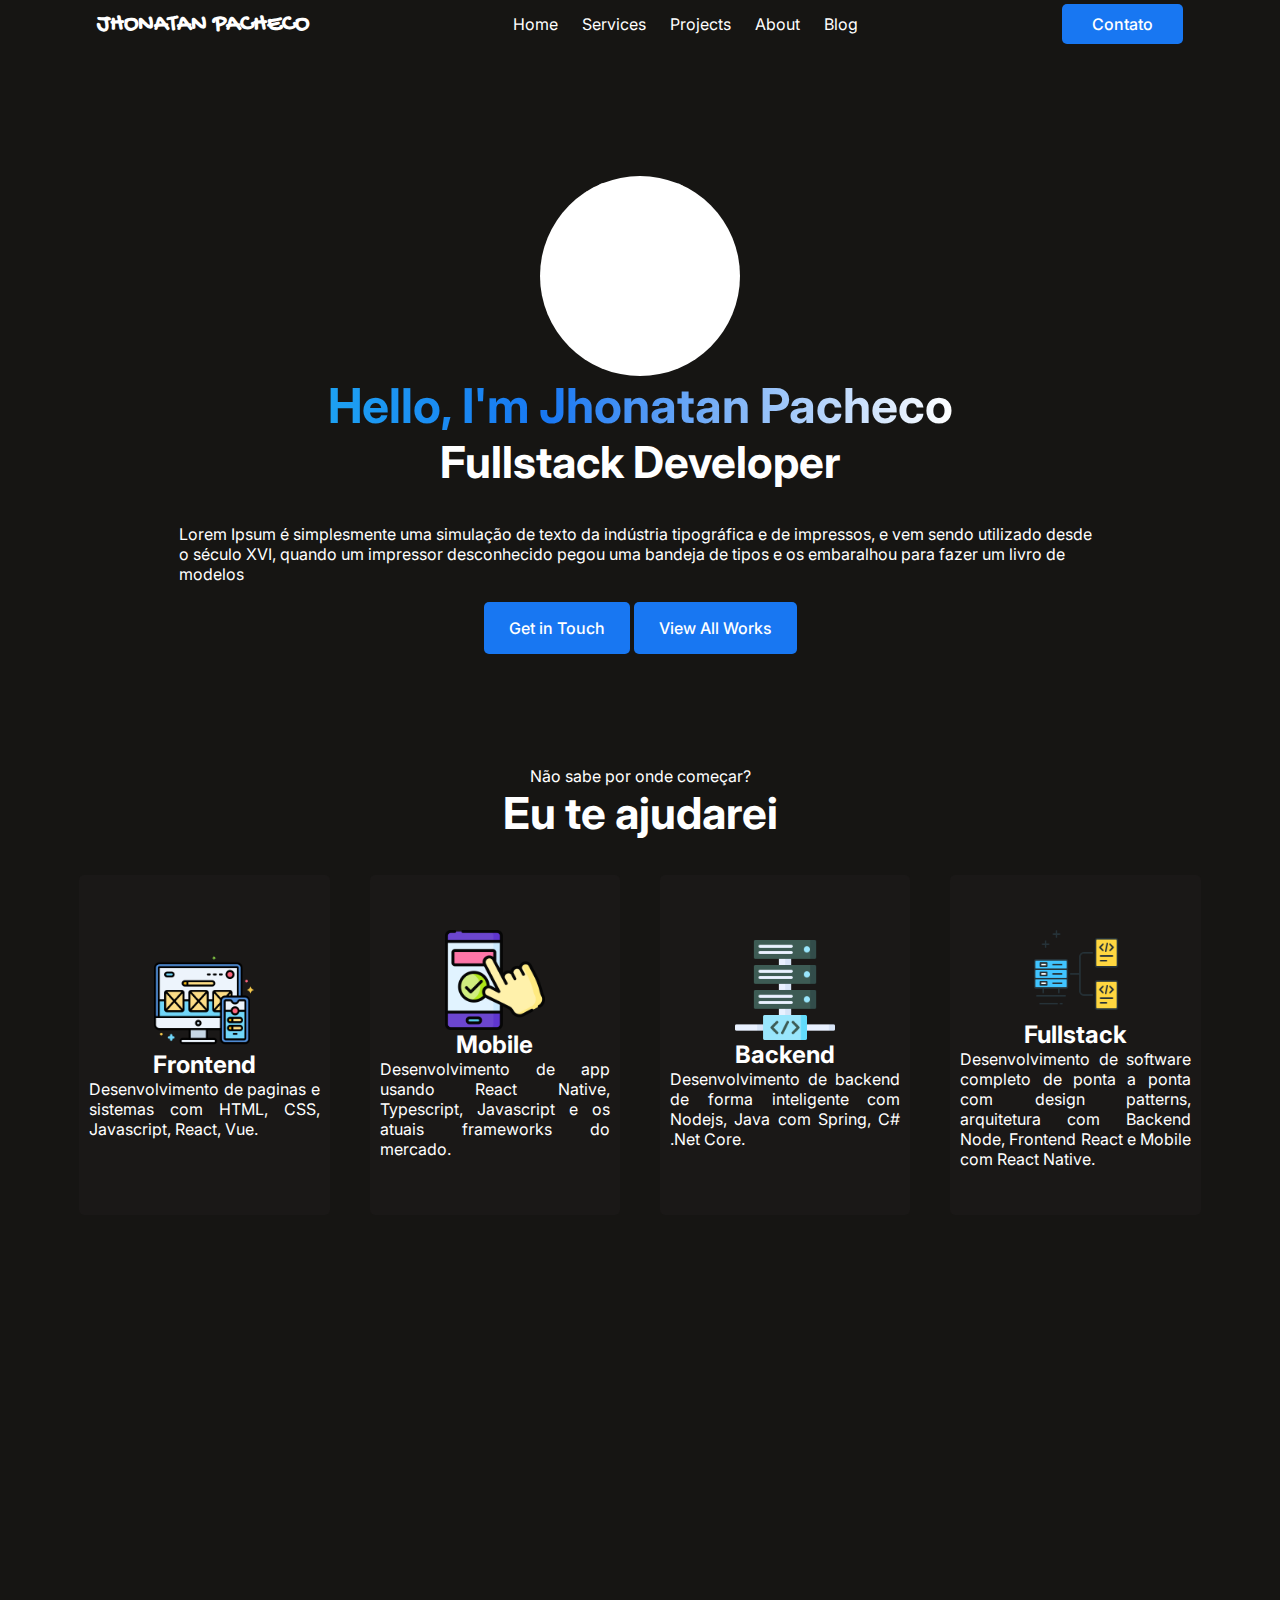
==== index.html @ 41a7c146 "Add files via upload" ====
<!DOCTYPE html>
<html lang="en">
  <head>
    <meta charset="UTF-8" />
    <meta name="viewport" content="width=device-width, initial-scale=1.0" />
    <title>Developer - Jhonatan Pacheco</title>
    <link rel="stylesheet" href="css/style.css" />
  </head>
  <body>
    <header>
      <h2>JHONATAN PACHECO</h2>
      <nav class="navbar">
        <a href="">Home</a>
        <a href="#main_section-services">Services</a>
        <a href="">Projects</a>
        <a href="">About</a>
        <a href="">Blog</a>
      </nav>
      <a class="btn-link" href="">Contato</a>
    </header>
    <main>
      <section class="main_section-one">
        <img src="" alt="aqui tem imagem" />
        <h1>Hello, I'm Jhonatan Pacheco</h1>
        <h2>Fullstack Developer</h2>
        <p>
          Lorem Ipsum é simplesmente uma simulação de texto da indústria
          tipográfica e de impressos, e vem sendo utilizado desde o século XVI,
          quando um impressor desconhecido pegou uma bandeja de tipos e os
          embaralhou para fazer um livro de modelos
        </p>
        <article class="section_one-article">
          <a href="">Get in Touch</a>
          <a href="">View All Works</a>
        </article>
      </section>

      <section class="main_section-services" id="main_section-services">
        <div class="box_text">
          <p>Não sabe por onde começar?</p>
          <h2>Eu te ajudarei</h2>
        </div>

        <div class="flex_box">
          <div class="box">
            <img src="imgs/frontend.png" alt="" />
            <h2>Frontend</h2>
            <p>
              Desenvolvimento de paginas e sistemas com HTML, CSS, Javascript,
              React, Vue.
            </p>
          </div>
          <div class="box">
            <img src="imgs/mobile.png" alt="" />
            <h2>Mobile</h2>
            <p>
              Desenvolvimento de app usando React Native, Typescript, Javascript
              e os atuais frameworks do mercado.
            </p>
          </div>
          <div class="box">
            <img src="imgs/backend.png" alt="" />
            <h2>Backend</h2>
            <p>
              Desenvolvimento de backend de forma inteligente com Nodejs, Java
              com Spring, C# .Net Core.
            </p>
          </div>
          <div class="box">
            <img src="imgs/fullstack.png" alt="" />
            <h2>Fullstack</h2>
            <p>
              Desenvolvimento de software completo de ponta a ponta com design
              patterns, arquitetura com Backend Node, Frontend React e Mobile
              com React Native.
            </p>
          </div>
        </div>
      </section>
      <section></section>
      <section></section>
      <section></section>
    </main>
    <footer></footer>
  </body>
</html>
---- css/style.css ----
@import url("https://fonts.googleapis.com/css2?family=Inter:wght@100..900&display=swap");
@import url("https://fonts.googleapis.com/css2?family=Gochi+Hand&family=Protest+Riot&family=Rubik+Glitch&display=swap");

:root {
  /* Cores de  background e fonts */
  --boeing-blue: #0039a6;
  --dell-blue: #0076ce;
  --facebook-blue: #1877f2;
  --ford-blue: #2c3968;
  --general-blue: #073980;
  --intel-blue: #0071c5;
  --twitter-blue: #1da1f2;
}

* {
  margin: 0;
  padding: 0;
}

body {
  background-color: #161513;
  font-family: "Inter", sans-serif;
  color: #fff;
}

header {
  width: 100%;
  height: 3rem;
  display: flex;
  align-items: center;
  justify-content: space-around;
}

header h2 {
  color: #fff;
  font-family: "Gochi Hand", cursive;
}

.navbar a {
  text-decoration: none;
  color: #fff;
  margin: 0 10px;
}

.btn-link {
  text-decoration: none;
  color: #fff;
  background-color: var(--facebook-blue);
  padding: 10px 30px;
  border-radius: 5px;
  font-weight: 500;
}

main {
  width: 100%;
  height: auto;
}

.main_section-one {
  width: 90%;
  height: auto;
  margin: 10% 5%;
  display: flex;
  flex-direction: column;
  align-items: center;
  justify-content: center;
}

.main_section-one h1 {
  font-size: 48px;
  text-align: center;
  background: rgb(2, 0, 36);
  background: rgb(29, 161, 242);
  background: linear-gradient(
    90deg,
    rgba(29, 161, 242, 1) 0%,
    rgba(24, 119, 242, 1) 35%,
    rgba(255, 255, 255, 1) 100%
  );
  background-clip: text;
  -webkit-text-fill-color: transparent;
}

.main_section-one h2 {
  font-size: 44px;
  text-align: center;
}

.main_section-one img {
  background-color: #fff;
  width: 200px;
  height: 200px;
  border-radius: 50%;
}

.main_section-one p {
  margin: 3% 10%;
}

.section_one-article a {
  text-decoration: none;
  color: #fff;
  background-color: var(--facebook-blue);
  padding: 5% 25px;
  border-radius: 5px;
  font-weight: 500;
}

/* main section services */

.main_section-services {
  width: 90%;
  height: 100vh;
  margin: 0% 5%;
}
.box_text {
  text-align: center;
  margin: 3% 0%;
}
.box_text h2 {
  font-size: 44px;
}

.flex_box {
  display: flex;
  align-items: center;
  justify-content: center;
  gap: 40px;
}

.box {
  width: 20%;
  height: 20rem;
  padding: 10px;
  border-radius: 5px;
  background-color: #1a1817;
  transition: 0.6s;
  cursor: pointer;
  display: flex;
  align-items: center;
  justify-content: center;
  flex-direction: column;
  text-align: justify;
}

.box img {
  width: 100px;
  height: auto;
}

.box:hover {
  background-color: var(--facebook-blue);
}
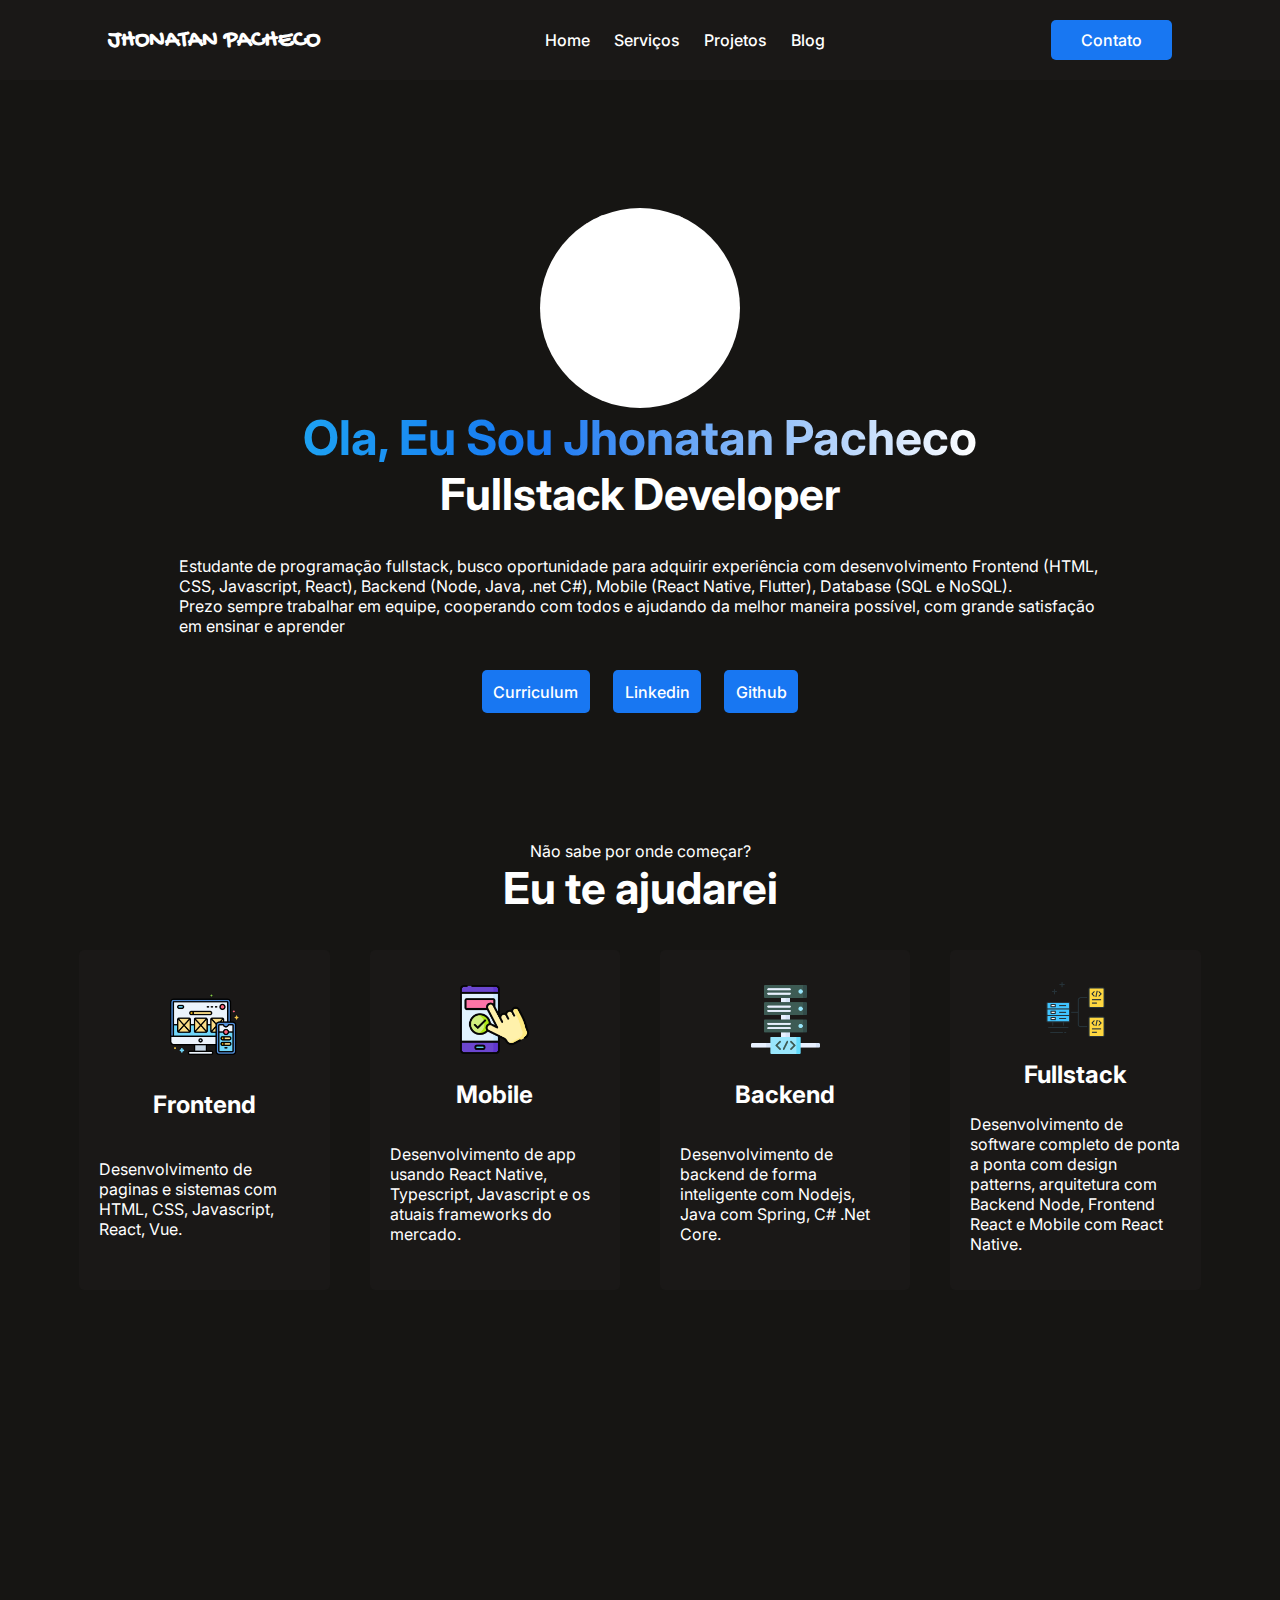
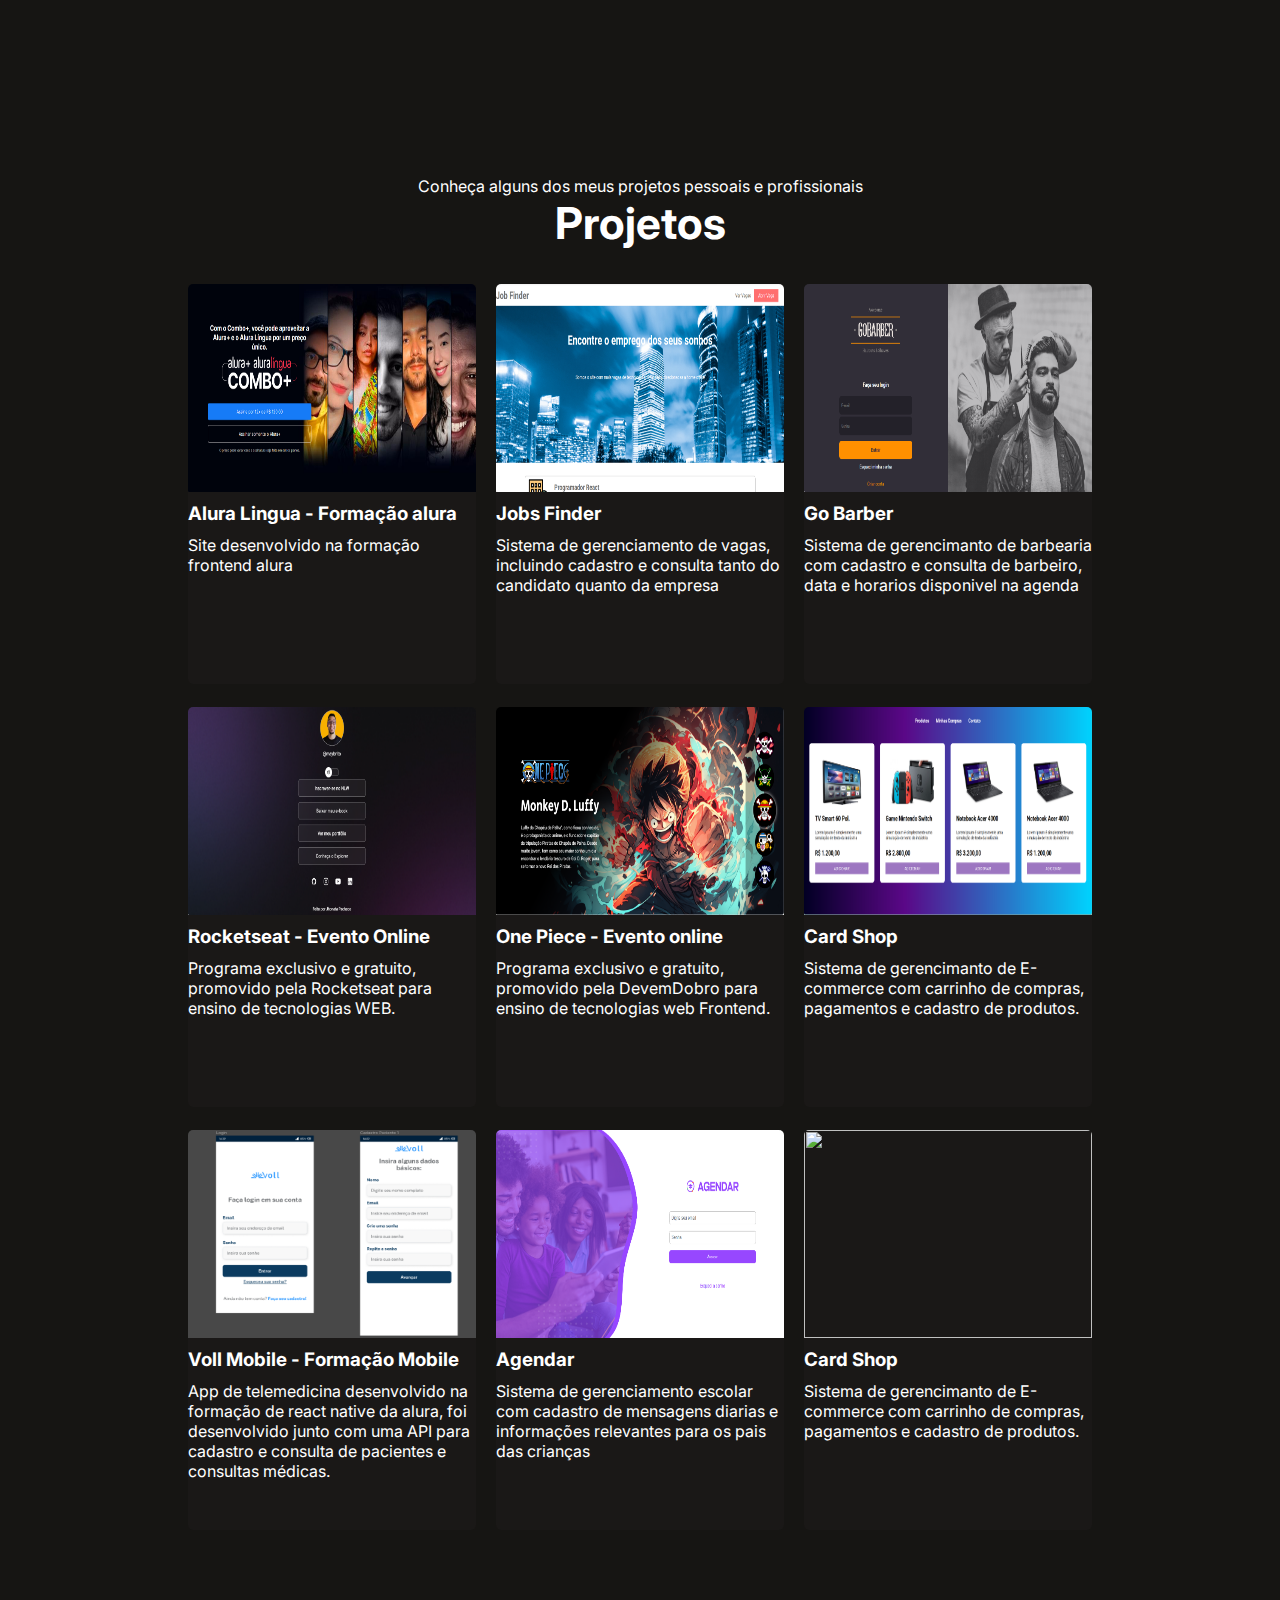
==== commit a3dd2fa2: "Add files via upload" ====
--- a/index.html
+++ b/index.html
@@ -3,7 +3,7 @@
   <head>
     <meta charset="UTF-8" />
     <meta name="viewport" content="width=device-width, initial-scale=1.0" />
-    <title>Developer - Jhonatan Pacheco</title>
+    <title>Jhonatan Pacheco - Desenvolvedor</title>
     <link rel="stylesheet" href="css/style.css" />
   </head>
   <body>
@@ -11,9 +11,8 @@
       <h2>JHONATAN PACHECO</h2>
       <nav class="navbar">
         <a href="">Home</a>
-        <a href="#main_section-services">Services</a>
-        <a href="">Projects</a>
-        <a href="">About</a>
+        <a href="#main_section-services">Serviços</a>
+        <a href="#main_section-projetos">Projetos</a>
         <a href="">Blog</a>
       </nav>
       <a class="btn-link" href="">Contato</a>
@@ -21,17 +20,24 @@
     <main>
       <section class="main_section-one">
         <img src="" alt="aqui tem imagem" />
-        <h1>Hello, I'm Jhonatan Pacheco</h1>
+        <h1>Ola, Eu Sou Jhonatan Pacheco</h1>
         <h2>Fullstack Developer</h2>
         <p>
-          Lorem Ipsum é simplesmente uma simulação de texto da indústria
-          tipográfica e de impressos, e vem sendo utilizado desde o século XVI,
-          quando um impressor desconhecido pegou uma bandeja de tipos e os
-          embaralhou para fazer um livro de modelos
+          Estudante de programação fullstack, busco oportunidade para adquirir
+          experiência com desenvolvimento Frontend (HTML, CSS, Javascript,
+          React), Backend (Node, Java, .net C#), Mobile (React Native, Flutter),
+          Database (SQL e NoSQL). <br />
+          Prezo sempre trabalhar em equipe, cooperando com todos e ajudando da
+          melhor maneira possível, com grande satisfação em ensinar e aprender
         </p>
+
         <article class="section_one-article">
-          <a href="">Get in Touch</a>
-          <a href="">View All Works</a>
+          <a href="pdf/curriculo.pdf">Curriculum</a>
+          <a
+            href="https://www.linkedin.com/in/jhonatan-pacheco-da-silva-0a5522b3/"
+            >Linkedin</a
+          >
+          <a href="https://github.com/dokatec">Github</a>
         </article>
       </section>
 
@@ -40,7 +46,6 @@
           <p>Não sabe por onde começar?</p>
           <h2>Eu te ajudarei</h2>
         </div>
-
         <div class="flex_box">
           <div class="box">
             <img src="imgs/frontend.png" alt="" />
@@ -77,10 +82,92 @@
           </div>
         </div>
       </section>
-      <section></section>
-      <section></section>
-      <section></section>
+
+      <section class="main_section-projetos" id="main_section-projetos">
+        <div class="box_projetos-desc">
+          <p>Conheça alguns dos meus projetos pessoais e profissionais</p>
+          <h2>Projetos</h2>
+        </div>
+
+        <div class="box_projetos">
+          <div class="projeto-01">
+            <img src="imgs/projeto01.png" alt="" />
+            <h3>Alura Lingua - Formação alura</h3>
+            <p>Site desenvolvido na formação frontend alura</p>
+          </div>
+          <div class="projeto-01">
+            <img src="imgs/projeto02.png" alt="" />
+            <h3>Jobs Finder</h3>
+            <p>
+              Sistema de gerenciamento de vagas, incluindo cadastro e consulta
+              tanto do candidato quanto da empresa
+            </p>
+          </div>
+          <div class="projeto-01">
+            <img src="imgs/projeto03.png" alt="" />
+            <h3>Go Barber</h3>
+            <p>
+              Sistema de gerencimanto de barbearia com cadastro e consulta de
+              barbeiro, data e horarios disponivel na agenda
+            </p>
+          </div>
+        </div>
+
+        <div class="box_projetos">
+          <div class="projeto-01">
+            <img src="imgs/projeto04.png" alt="" />
+            <h3>Rocketseat - Evento Online</h3>
+            <p>
+              Programa exclusivo e gratuito, promovido pela Rocketseat para
+              ensino de tecnologias WEB.
+            </p>
+          </div>
+          <div class="projeto-01">
+            <img src="imgs/projeto05.png" alt="" />
+            <h3>One Piece - Evento online</h3>
+            <p>
+              Programa exclusivo e gratuito, promovido pela DevemDobro para
+              ensino de tecnologias web Frontend.
+            </p>
+          </div>
+          <div class="projeto-01">
+            <img src="imgs/projeto06.png" alt="" />
+            <h3>Card Shop</h3>
+            <p>
+              Sistema de gerencimanto de E-commerce com carrinho de compras,
+              pagamentos e cadastro de produtos.
+            </p>
+          </div>
+        </div>
+        <div class="box_projetos">
+          <div class="projeto-01">
+            <img src="imgs/projeto07.png" alt="" />
+            <h3>Voll Mobile - Formação Mobile</h3>
+            <p>
+              App de telemedicina desenvolvido na formação de react native da
+              alura, foi desenvolvido junto com uma API para cadastro e consulta
+              de pacientes e consultas médicas.
+            </p>
+          </div>
+          <div class="projeto-01">
+            <img src="imgs/projeto08.png" alt="" />
+            <h3>Agendar</h3>
+            <p>
+              Sistema de gerenciamento escolar com cadastro de mensagens diarias
+              e informações relevantes para os pais das crianças
+            </p>
+          </div>
+          <div class="projeto-01">
+            <img src="imgs/projeto09.png" alt="" />
+            <h3>Card Shop</h3>
+            <p>
+              Sistema de gerencimanto de E-commerce com carrinho de compras,
+              pagamentos e cadastro de produtos.
+            </p>
+          </div>
+        </div>
+      </section>
     </main>
-    <footer></footer>
+    <footer class="footer"></footer>
   </body>
 </html>
--- a/css/style.css
+++ b/css/style.css
@@ -25,10 +25,11 @@
 
 header {
   width: 100%;
-  height: 3rem;
+  height: 5rem;
   display: flex;
   align-items: center;
   justify-content: space-around;
+  background-color: #1a1817;
 }
 
 header h2 {
@@ -40,6 +41,12 @@
   text-decoration: none;
   color: #fff;
   margin: 0 10px;
+  transition: 0.8s;
+  font-weight: 500;
+}
+
+.navbar a:hover {
+  color: var(--twitter-blue);
 }
 
 .btn-link {
@@ -49,6 +56,12 @@
   padding: 10px 30px;
   border-radius: 5px;
   font-weight: 500;
+  transition: 0.8s;
+}
+
+.btn-link:hover {
+  color: var(--twitter-blue);
+  background-color: #fff;
 }
 
 main {
@@ -97,13 +110,28 @@
   margin: 3% 10%;
 }
 
+.section_one-article {
+  width: 100%;
+  height: auto;
+  display: flex;
+  align-items: center;
+  justify-content: center;
+  gap: 2%;
+}
+
 .section_one-article a {
   text-decoration: none;
   color: #fff;
   background-color: var(--facebook-blue);
-  padding: 5% 25px;
+  padding: 1%;
   border-radius: 5px;
   font-weight: 500;
+  transition: 0.8s;
+}
+
+.section_one-article a:hover {
+  color: var(--twitter-blue);
+  background-color: #fff;
 }
 
 /* main section services */
@@ -138,16 +166,68 @@
   cursor: pointer;
   display: flex;
   align-items: center;
-  justify-content: center;
+  justify-content: space-evenly;
   flex-direction: column;
-  text-align: justify;
 }
 
 .box img {
-  width: 100px;
-  height: auto;
+  width: 30%;
+  height: auto;
+}
+
+.box p {
+  padding: 10px;
 }
 
 .box:hover {
   background-color: var(--facebook-blue);
 }
+
+/* main section projetos */
+
+.main_section-projetos {
+  width: 90%;
+  height: auto;
+  margin: 0% 5%;
+}
+.box_projetos-desc {
+  text-align: center;
+  margin: 3% 0%;
+}
+
+.box_projetos-desc h2 {
+  font-size: 44px;
+}
+
+.box_projetos {
+  width: 100%;
+  height: auto;
+  display: flex;
+  align-items: center;
+  justify-content: center;
+  gap: 20px;
+  margin: 2% 0;
+}
+
+.projeto-01 {
+  width: 25%;
+  height: 25rem;
+  border-radius: 5px;
+  background-color: #1a1817;
+  transition: 0.6s;
+  cursor: pointer;
+  display: flex;
+  flex-direction: column;
+  gap: 10px;
+}
+
+.projeto-01 img {
+  width: 100%;
+  height: 13rem;
+  border-radius: 5px 5px 0 0;
+}
+
+.footer {
+  width: 100%;
+  height: 20rem;
+}
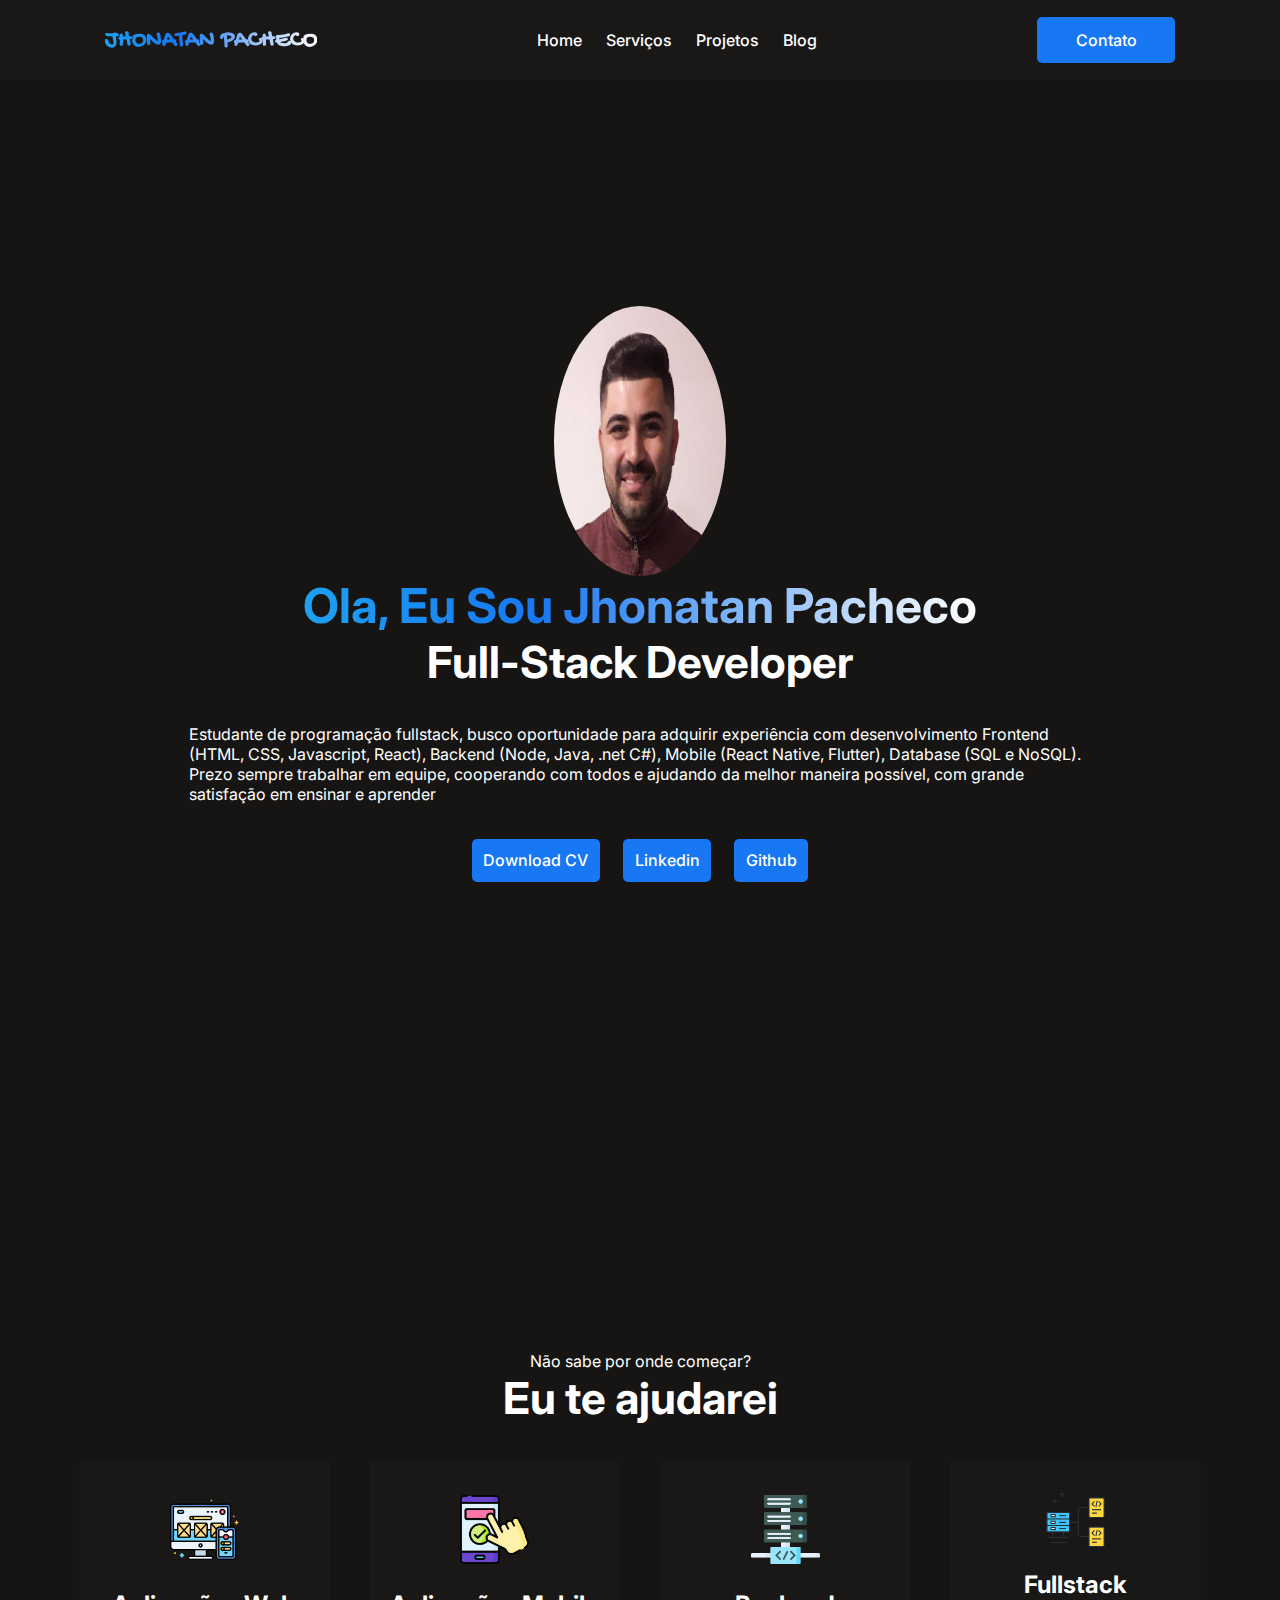
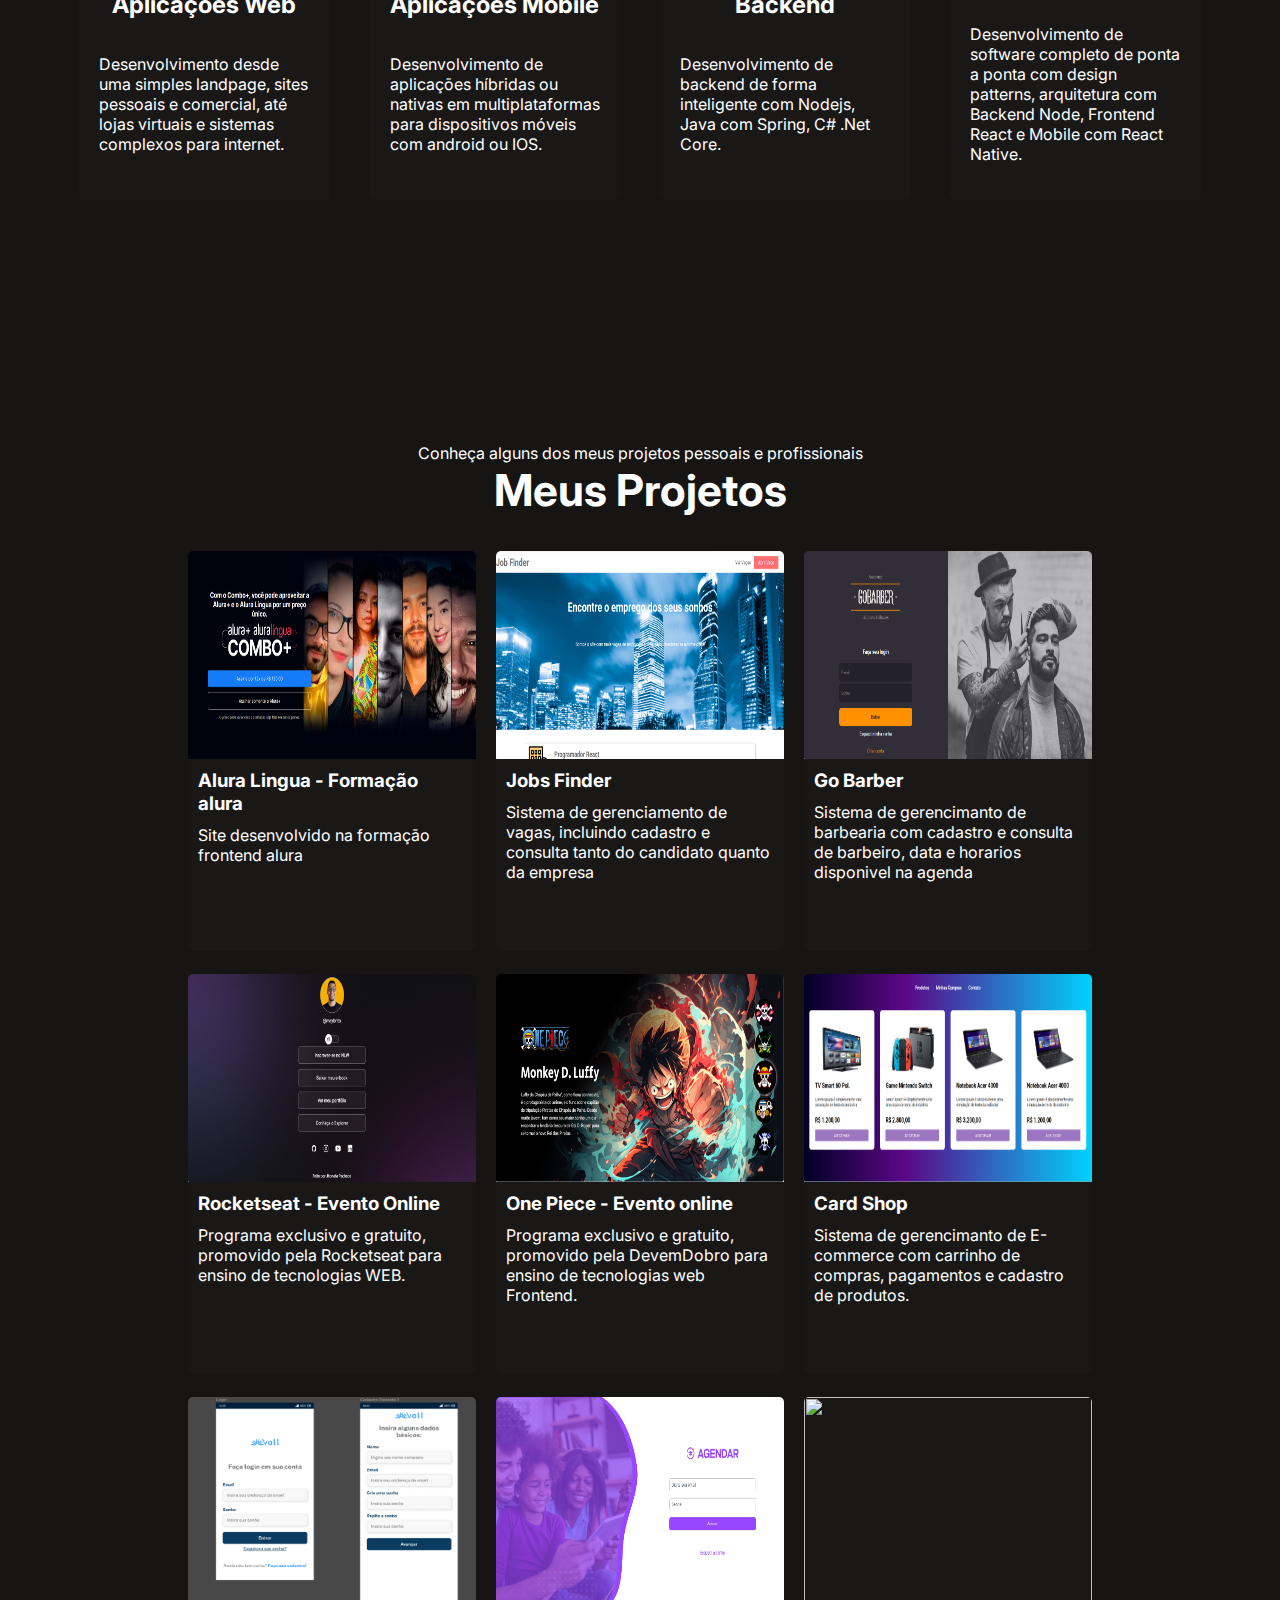
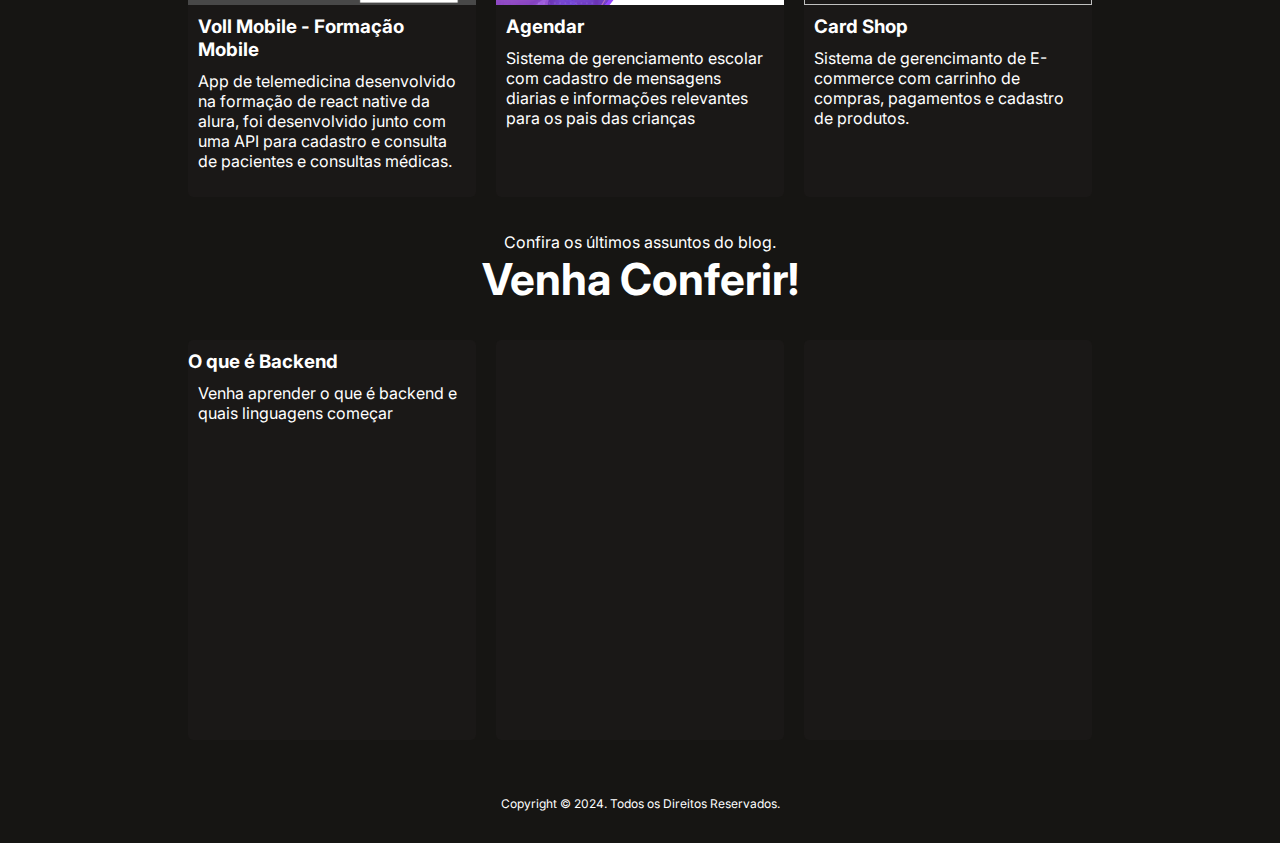
==== commit 39ff93e3: "Atualizando as paginas" ====
--- a/index.html
+++ b/index.html
@@ -8,20 +8,21 @@
   </head>
   <body>
     <header>
-      <h2>JHONATAN PACHECO</h2>
+      <h2 class="logo_tipo">JHONATAN PACHECO</h2>
       <nav class="navbar">
-        <a href="">Home</a>
+        <a href="#main_section-one">Home</a>
         <a href="#main_section-services">Serviços</a>
         <a href="#main_section-projetos">Projetos</a>
-        <a href="">Blog</a>
+        <a href="blog.html">Blog</a>
       </nav>
       <a class="btn-link" href="">Contato</a>
     </header>
+
     <main>
-      <section class="main_section-one">
-        <img src="" alt="aqui tem imagem" />
+      <section class="main_section-one" id="main_section-one">
+        <img src="imgs/perfil.png" alt="aqui tem imagem" />
         <h1>Ola, Eu Sou Jhonatan Pacheco</h1>
-        <h2>Fullstack Developer</h2>
+        <h2>Full-Stack Developer</h2>
         <p>
           Estudante de programação fullstack, busco oportunidade para adquirir
           experiência com desenvolvimento Frontend (HTML, CSS, Javascript,
@@ -32,7 +33,7 @@
         </p>
 
         <article class="section_one-article">
-          <a href="pdf/curriculo.pdf">Curriculum</a>
+          <a href="pdf/curriculo.pdf">Download CV</a>
           <a
             href="https://www.linkedin.com/in/jhonatan-pacheco-da-silva-0a5522b3/"
             >Linkedin</a
@@ -49,18 +50,18 @@
         <div class="flex_box">
           <div class="box">
             <img src="imgs/frontend.png" alt="" />
-            <h2>Frontend</h2>
+            <h2>Aplicações Web</h2>
             <p>
-              Desenvolvimento de paginas e sistemas com HTML, CSS, Javascript,
-              React, Vue.
+              Desenvolvimento desde uma simples landpage, sites pessoais e
+              comercial, até lojas virtuais e sistemas complexos para internet.
             </p>
           </div>
           <div class="box">
             <img src="imgs/mobile.png" alt="" />
-            <h2>Mobile</h2>
+            <h2>Aplicações Mobile</h2>
             <p>
-              Desenvolvimento de app usando React Native, Typescript, Javascript
-              e os atuais frameworks do mercado.
+              Desenvolvimento de aplicações híbridas ou nativas em
+              multiplataformas para dispositivos móveis com android ou IOS.
             </p>
           </div>
           <div class="box">
@@ -86,7 +87,7 @@
       <section class="main_section-projetos" id="main_section-projetos">
         <div class="box_projetos-desc">
           <p>Conheça alguns dos meus projetos pessoais e profissionais</p>
-          <h2>Projetos</h2>
+          <h2>Meus Projetos</h2>
         </div>
 
         <div class="box_projetos">
@@ -167,7 +168,24 @@
           </div>
         </div>
       </section>
+      <section class="main_section-posts">
+        <div class="posts-text">
+          <p>Confira os últimos assuntos do blog.</p>
+          <h2>Venha Conferir!</h2>
+        </div>
+        <div class="box-posts">
+          <div class="post-01">
+            <img src="" alt="" />
+            <h3>O que é Backend</h3>
+            <p>Venha aprender o que é backend e quais linguagens começar</p>
+          </div>
+          <div class="post-01"></div>
+          <div class="post-01"></div>
+        </div>
+      </section>
     </main>
-    <footer class="footer"></footer>
+    <footer class="footer">
+      <p>Copyright © 2024. Todos os Direitos Reservados.</p>
+    </footer>
   </body>
 </html>
--- a/css/style.css
+++ b/css/style.css
@@ -21,6 +21,8 @@
   background-color: #161513;
   font-family: "Inter", sans-serif;
   color: #fff;
+  width: 100%;
+  height: auto;
 }
 
 header {
@@ -35,53 +37,6 @@
 header h2 {
   color: #fff;
   font-family: "Gochi Hand", cursive;
-}
-
-.navbar a {
-  text-decoration: none;
-  color: #fff;
-  margin: 0 10px;
-  transition: 0.8s;
-  font-weight: 500;
-}
-
-.navbar a:hover {
-  color: var(--twitter-blue);
-}
-
-.btn-link {
-  text-decoration: none;
-  color: #fff;
-  background-color: var(--facebook-blue);
-  padding: 10px 30px;
-  border-radius: 5px;
-  font-weight: 500;
-  transition: 0.8s;
-}
-
-.btn-link:hover {
-  color: var(--twitter-blue);
-  background-color: #fff;
-}
-
-main {
-  width: 100%;
-  height: auto;
-}
-
-.main_section-one {
-  width: 90%;
-  height: auto;
-  margin: 10% 5%;
-  display: flex;
-  flex-direction: column;
-  align-items: center;
-  justify-content: center;
-}
-
-.main_section-one h1 {
-  font-size: 48px;
-  text-align: center;
   background: rgb(2, 0, 36);
   background: rgb(29, 161, 242);
   background: linear-gradient(
@@ -94,6 +49,63 @@
   -webkit-text-fill-color: transparent;
 }
 
+.navbar a {
+  text-decoration: none;
+  color: #fff;
+  padding: 0 10px;
+  transition: 0.8s;
+  font-weight: 500;
+}
+
+.navbar a:hover {
+  color: var(--twitter-blue);
+}
+
+.btn-link {
+  text-decoration: none;
+  color: #fff;
+  background-color: var(--facebook-blue);
+  padding: 1% 3%;
+  border-radius: 5px;
+  font-weight: 500;
+  transition: 0.8s;
+}
+
+.btn-link:hover {
+  color: var(--twitter-blue);
+  background-color: #fff;
+}
+
+main {
+  width: 100%;
+  height: auto;
+}
+
+.main_section-one {
+  width: 90%;
+  height: 100vh;
+  margin: 5%;
+  display: flex;
+  flex-direction: column;
+  align-items: center;
+  justify-content: center;
+}
+
+.main_section-one h1 {
+  font-size: 48px;
+  text-align: center;
+  background: rgb(2, 0, 36);
+  background: rgb(29, 161, 242);
+  background: linear-gradient(
+    90deg,
+    rgba(29, 161, 242, 1) 0%,
+    rgba(24, 119, 242, 1) 35%,
+    rgba(255, 255, 255, 1) 100%
+  );
+  background-clip: text;
+  -webkit-text-fill-color: transparent;
+}
+
 .main_section-one h2 {
   font-size: 44px;
   text-align: center;
@@ -101,8 +113,8 @@
 
 .main_section-one img {
   background-color: #fff;
-  width: 200px;
-  height: 200px;
+  width: 15%;
+  height: 30%;
   border-radius: 50%;
 }
 
@@ -140,6 +152,10 @@
   width: 90%;
   height: 100vh;
   margin: 0% 5%;
+  display: flex;
+  align-items: center;
+  justify-content: center;
+  flex-direction: column;
 }
 .box_text {
   text-align: center;
@@ -221,13 +237,213 @@
   gap: 10px;
 }
 
+.projeto-01:hover {
+  opacity: 0.5;
+}
+
 .projeto-01 img {
   width: 100%;
   height: 13rem;
   border-radius: 5px 5px 0 0;
 }
 
+.projeto-01 h3,
+p {
+  padding: 0px 10px;
+}
+
+.main_section-posts {
+  width: 90%;
+  height: auto;
+  margin: 0% 5%;
+}
+
+.posts-text {
+  text-align: center;
+  margin: 3% 0%;
+}
+
+.posts-text h2 {
+  font-size: 44px;
+}
+
+.box-posts {
+  width: 100%;
+  height: auto;
+  display: flex;
+  align-items: center;
+  justify-content: center;
+  gap: 20px;
+  margin: 2% 0;
+}
+
+.post-01 {
+  width: 25%;
+  height: 25rem;
+  border-radius: 5px;
+  background-color: #1a1817;
+  transition: 0.6s;
+  cursor: pointer;
+  display: flex;
+  flex-direction: column;
+  gap: 10px;
+}
+
 .footer {
   width: 100%;
+  height: 5rem;
+  display: flex;
+  align-items: center;
+  justify-content: center;
+  font-size: 12px;
+}
+
+/* blog e artigos*/
+
+.main_blog {
+  width: 100%;
+  height: auto;
+}
+
+.main_section-blog {
+  width: 90%;
+  height: auto;
+  margin: 10% 5%;
+  display: flex;
+  flex-direction: column;
+  align-items: center;
+  justify-content: center;
+}
+
+.main_section-blog h1 {
+  font-size: 48px;
+  text-align: center;
+  background: rgb(2, 0, 36);
+  background: rgb(29, 161, 242);
+  background: linear-gradient(
+    90deg,
+    rgba(29, 161, 242, 1) 0%,
+    rgba(24, 119, 242, 1) 35%,
+    rgba(255, 255, 255, 1) 100%
+  );
+  background-clip: text;
+  -webkit-text-fill-color: transparent;
+}
+
+.main_section-blog h2 {
+  font-size: 44px;
+  text-align: center;
+}
+
+.main_section-blog h3 {
+  margin: 2% 0;
+}
+
+.box_blogs {
+  width: 100%;
+  height: auto;
+  display: flex;
+  align-items: center;
+  justify-content: center;
+  gap: 20px;
+  margin: 2% 0;
+}
+
+.blog-01 {
+  width: 25%;
+  height: 25rem;
+  border-radius: 5px;
+  background-color: #1a1817;
+  transition: 0.6s;
+  cursor: pointer;
+  display: flex;
+  flex-direction: column;
+  gap: 10px;
+}
+
+.blog-01 img {
+  width: 100%;
+  height: 13rem;
+  border-radius: 5px 5px 0 0;
+}
+
+/* Artigos anteriores*/
+
+.main_section-artigos {
+  width: 90%;
+  height: auto;
+  margin: 10% 5%;
+  display: flex;
+  flex-direction: column;
+  align-items: center;
+  justify-content: flex-start;
+}
+
+.box_artigos {
+  width: 60%;
+  height: 15rem;
+  background-color: #1a1817;
+  cursor: pointer;
+  display: flex;
+  padding: 10px;
+}
+
+.box_artigos img {
+  width: 40%;
+  height: 14rem;
+  padding: 1%;
+}
+
+.artigo_text {
+  width: 100%;
+  height: auto;
+  display: flex;
+  flex-direction: column;
+  justify-content: space-around;
+}
+
+.artigo_text h3 {
+  padding: 10px 0;
+}
+
+/* vialização do artigo */
+
+.main_artigo-visual {
+  width: 100%;
+  height: auto;
+}
+
+.main_section-artigo {
+  width: 60%;
+  height: auto;
+  margin: 10% 20%;
+  display: flex;
+  flex-direction: column;
+  align-items: center;
+  justify-content: center;
+}
+
+.main_section-artigo h1 {
+  font-size: 48px;
+  text-align: center;
+  background: rgb(2, 0, 36);
+  background: rgb(29, 161, 242);
+  background: linear-gradient(
+    90deg,
+    rgba(29, 161, 242, 1) 0%,
+    rgba(24, 119, 242, 1) 35%,
+    rgba(255, 255, 255, 1) 100%
+  );
+  background-clip: text;
+  -webkit-text-fill-color: transparent;
+}
+
+.main_section-artigo img {
+  width: 100%;
   height: 20rem;
-}
+  margin: 5% 0;
+}
+
+.text_artigo p {
+  text-align: justify;
+}
